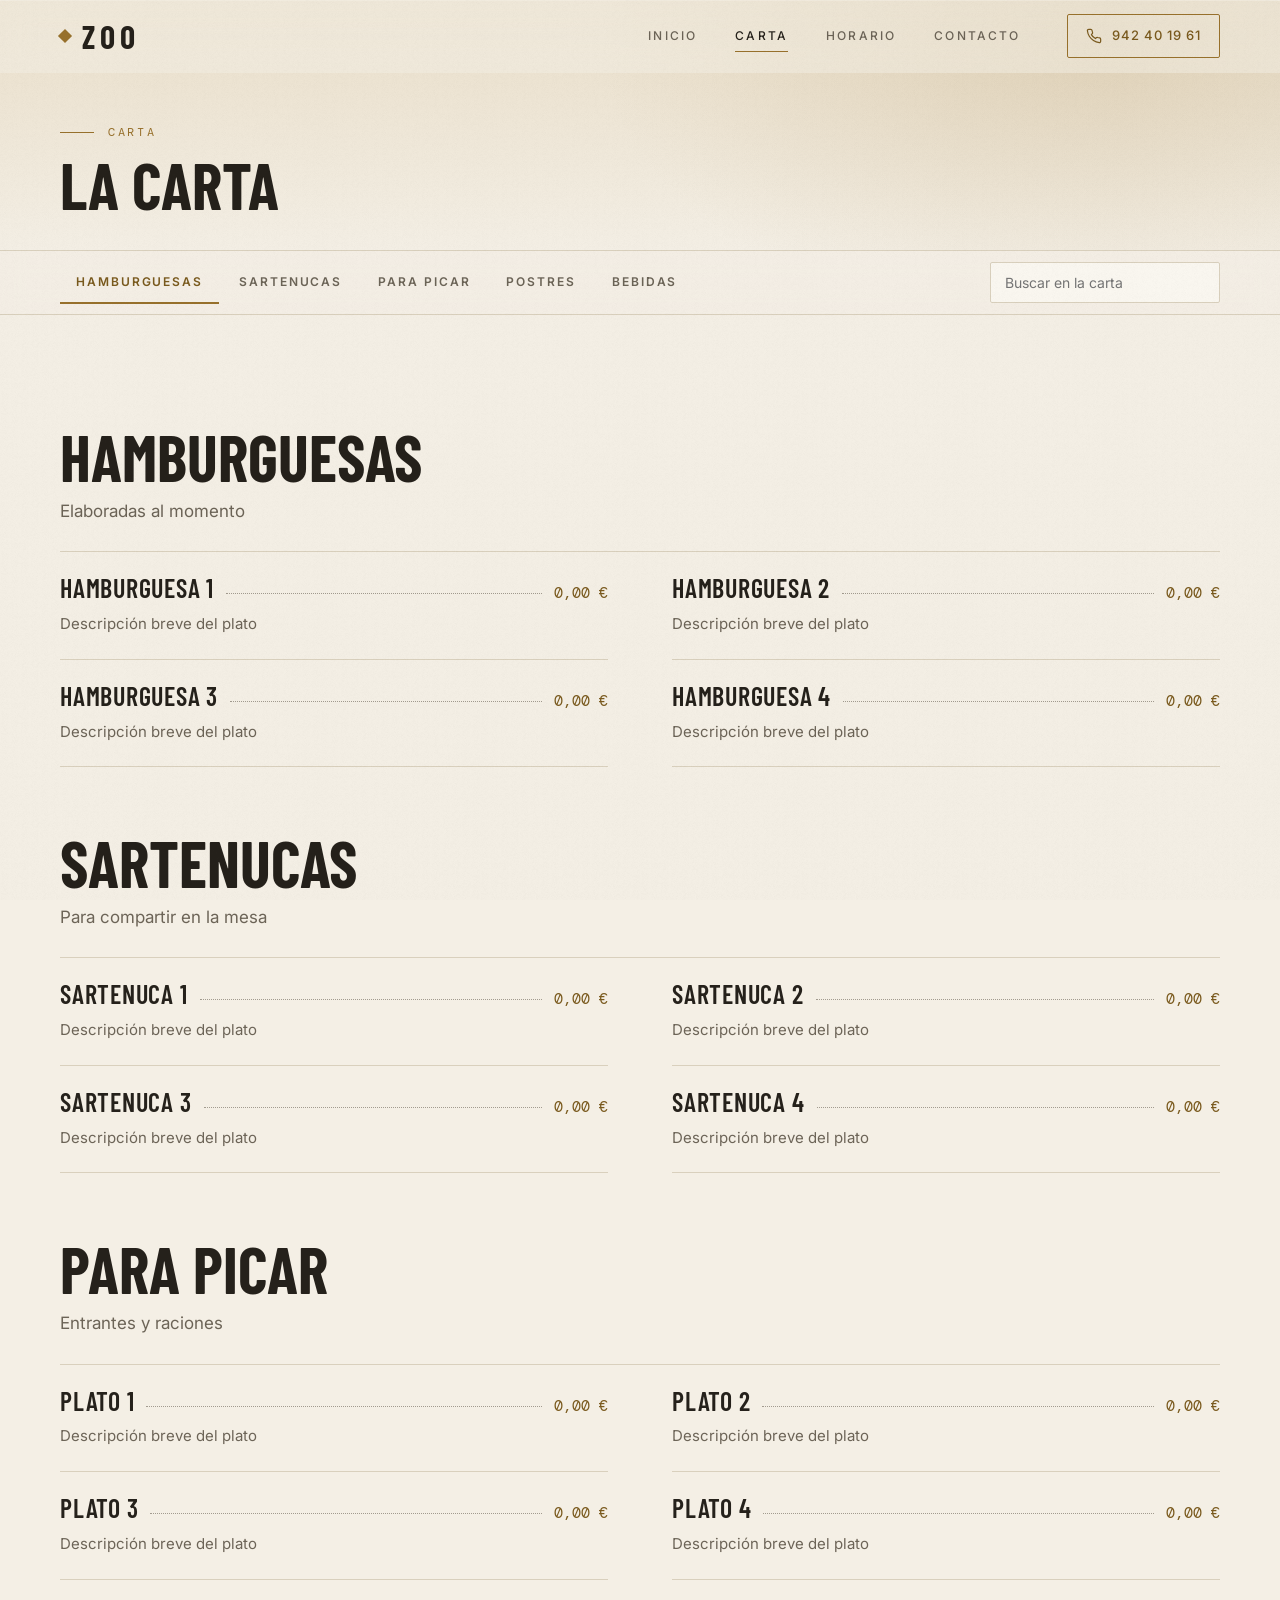
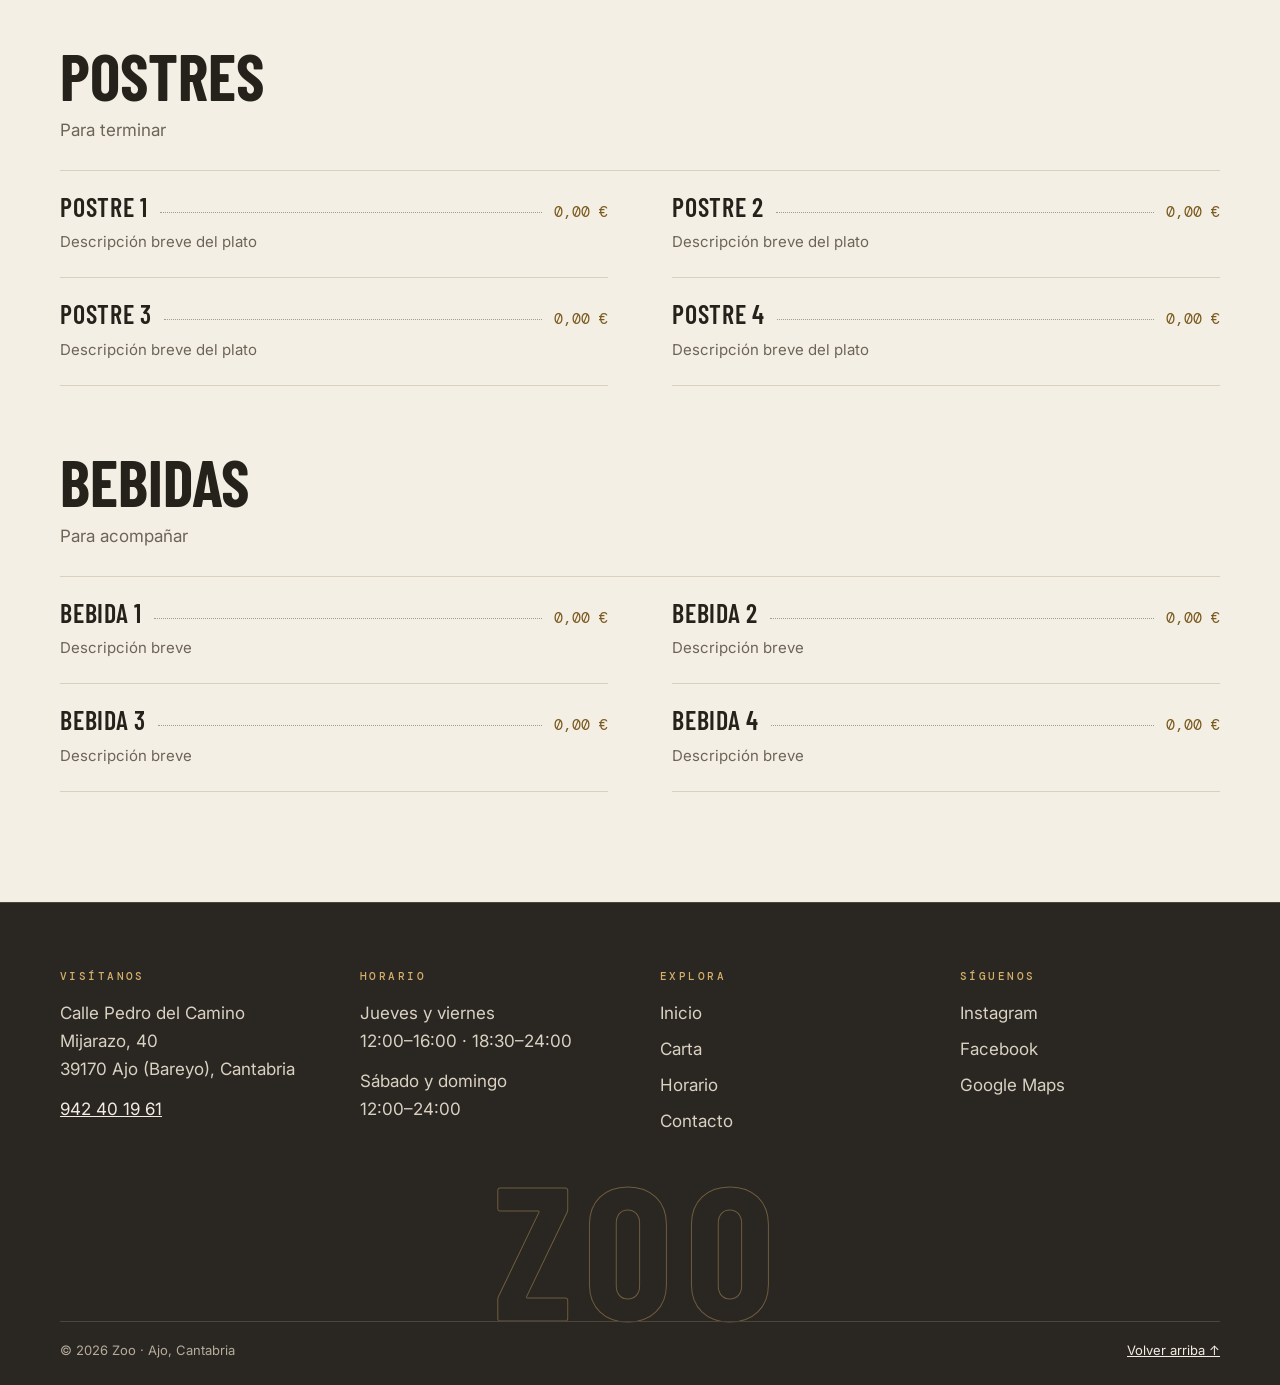
==== carta.html @ 669e6e92 "Paleta clara, hamburguesa 3D estilizada con vista de capas, pagina de carta prototipo y cabecera de " ====
<!doctype html>
<html lang="es"><head><meta charset="utf-8"><meta name="viewport" content="width=device-width,initial-scale=1">
<title>Carta · Zoo Ajo</title><meta name="description" content="Carta de Zoo, hamburguesería en Ajo (Cantabria): hamburguesas, sartenucas, para picar, postres y bebidas."><meta name="robots" content="noindex, nofollow">
<meta property="og:type" content="website"><meta property="og:title" content="Carta · Zoo Ajo"><meta property="og:description" content="Carta de Zoo, hamburguesería en Ajo (Cantabria): hamburguesas, sartenucas, para picar, postres y bebidas.">
<meta name="theme-color" content="#f4efe5">
<link rel="icon" href="data:image/svg+xml,%3Csvg xmlns='http://www.w3.org/2000/svg' viewBox='0 0 32 32'%3E%3Crect width='32' height='32' rx='6' fill='%230d0c0a'/%3E%3Ctext x='16' y='23' font-family='Arial Narrow,Arial,sans-serif' font-weight='700' font-size='22' text-anchor='middle' fill='%23c9a45c'%3EZ%3C/text%3E%3C/svg%3E">
<link rel="preconnect" href="https://fonts.googleapis.com"><link rel="preconnect" href="https://fonts.gstatic.com" crossorigin>
<link href="https://fonts.googleapis.com/css2?family=Barlow+Condensed:wght@500;600;700&family=Inter:wght@400;500;600&family=DM+Mono:wght@400;500&display=swap" rel="stylesheet">
<link rel="stylesheet" href="styles.css?v=5">


</head><body>
<div class="progress" aria-hidden="true"></div>
<header class="bar" id="top"><div class="wrap bar-in"><a class="brand" href="index.html" aria-label="Zoo, inicio"><span class="mark"></span>ZOO</a>
<nav class="navlinks" aria-label="Navegación principal"><a href="index.html">Inicio</a><a href="carta.html" class="active" aria-current="page">Carta</a><a href="horario.html">Horario</a><a href="contacto.html">Contacto</a></nav>
<a class="bar-call" href="tel:+34942401961"><svg viewBox="0 0 24 24" fill="none" stroke="currentColor" stroke-width="1.8" stroke-linecap="round" stroke-linejoin="round" aria-hidden="true"><path d="M22 16.9v3a2 2 0 0 1-2.2 2 19.8 19.8 0 0 1-8.6-3.1 19.5 19.5 0 0 1-6-6A19.8 19.8 0 0 1 2.100 4.200 2 2 0 0 1 4.100 2h3a2 2 0 0 1 2 1.700c.1 1 .4 1.900.7 2.800a2 2 0 0 1-.5 2.100L8.100 9.900a16 16 0 0 0 6 6l1.300-1.300a2 2 0 0 1 2.100-.4c.9.3 1.800.6 2.800.7a2 2 0 0 1 1.700 2z"/></svg><span>942 40 19 61</span></a>
<button class="menu-toggle" aria-label="Abrir menú" aria-expanded="false"><i></i><i></i></button></div></header>
<main><section class="head-sec head-sm"><div class="wrap head-bar"><div><p class="kicker">Carta</p><h1 class="page-title">LA CARTA</h1></div></div></section><div class="menu-bar"><div class="wrap menu-bar-in"><nav class="menu-tabs" aria-label="Categorías de la carta"><a href="#c1" data-tab>Hamburguesas</a><a href="#c2" data-tab>Sartenucas</a><a href="#c3" data-tab>Para picar</a><a href="#c4" data-tab>Postres</a><a href="#c5" data-tab>Bebidas</a></nav><label class="menu-search"><input type="search" placeholder="Buscar en la carta" data-menu-filter aria-label="Buscar en la carta"></label></div></div>
<section class="section-tight"><div class="wrap"><section class="menu-cat" id="c1" data-cat><h2>Hamburguesas</h2><p class="sub">Elaboradas al momento</p><ul class="dishes"><li class="dish"><div class="dish-top"><h3>Hamburguesa 1</h3><i></i><span class="price">0,00 €</span></div><p>Descripción breve del plato</p></li><li class="dish"><div class="dish-top"><h3>Hamburguesa 2</h3><i></i><span class="price">0,00 €</span></div><p>Descripción breve del plato</p></li><li class="dish"><div class="dish-top"><h3>Hamburguesa 3</h3><i></i><span class="price">0,00 €</span></div><p>Descripción breve del plato</p></li><li class="dish"><div class="dish-top"><h3>Hamburguesa 4</h3><i></i><span class="price">0,00 €</span></div><p>Descripción breve del plato</p></li></ul></section><section class="menu-cat" id="c2" data-cat><h2>Sartenucas</h2><p class="sub">Para compartir en la mesa</p><ul class="dishes"><li class="dish"><div class="dish-top"><h3>Sartenuca 1</h3><i></i><span class="price">0,00 €</span></div><p>Descripción breve del plato</p></li><li class="dish"><div class="dish-top"><h3>Sartenuca 2</h3><i></i><span class="price">0,00 €</span></div><p>Descripción breve del plato</p></li><li class="dish"><div class="dish-top"><h3>Sartenuca 3</h3><i></i><span class="price">0,00 €</span></div><p>Descripción breve del plato</p></li><li class="dish"><div class="dish-top"><h3>Sartenuca 4</h3><i></i><span class="price">0,00 €</span></div><p>Descripción breve del plato</p></li></ul></section><section class="menu-cat" id="c3" data-cat><h2>Para picar</h2><p class="sub">Entrantes y raciones</p><ul class="dishes"><li class="dish"><div class="dish-top"><h3>Plato 1</h3><i></i><span class="price">0,00 €</span></div><p>Descripción breve del plato</p></li><li class="dish"><div class="dish-top"><h3>Plato 2</h3><i></i><span class="price">0,00 €</span></div><p>Descripción breve del plato</p></li><li class="dish"><div class="dish-top"><h3>Plato 3</h3><i></i><span class="price">0,00 €</span></div><p>Descripción breve del plato</p></li><li class="dish"><div class="dish-top"><h3>Plato 4</h3><i></i><span class="price">0,00 €</span></div><p>Descripción breve del plato</p></li></ul></section><section class="menu-cat" id="c4" data-cat><h2>Postres</h2><p class="sub">Para terminar</p><ul class="dishes"><li class="dish"><div class="dish-top"><h3>Postre 1</h3><i></i><span class="price">0,00 €</span></div><p>Descripción breve del plato</p></li><li class="dish"><div class="dish-top"><h3>Postre 2</h3><i></i><span class="price">0,00 €</span></div><p>Descripción breve del plato</p></li><li class="dish"><div class="dish-top"><h3>Postre 3</h3><i></i><span class="price">0,00 €</span></div><p>Descripción breve del plato</p></li><li class="dish"><div class="dish-top"><h3>Postre 4</h3><i></i><span class="price">0,00 €</span></div><p>Descripción breve del plato</p></li></ul></section><section class="menu-cat" id="c5" data-cat><h2>Bebidas</h2><p class="sub">Para acompañar</p><ul class="dishes"><li class="dish"><div class="dish-top"><h3>Bebida 1</h3><i></i><span class="price">0,00 €</span></div><p>Descripción breve</p></li><li class="dish"><div class="dish-top"><h3>Bebida 2</h3><i></i><span class="price">0,00 €</span></div><p>Descripción breve</p></li><li class="dish"><div class="dish-top"><h3>Bebida 3</h3><i></i><span class="price">0,00 €</span></div><p>Descripción breve</p></li><li class="dish"><div class="dish-top"><h3>Bebida 4</h3><i></i><span class="price">0,00 €</span></div><p>Descripción breve</p></li></ul></section><p class="menu-empty" data-menu-empty>No hay platos que coincidan con tu búsqueda.</p></div></section></main>
<footer class="footer dark"><div class="wrap footer-top">
<div><h4>Visítanos</h4><p>Calle Pedro del Camino Mijarazo, 40<br>39170 Ajo (Bareyo), Cantabria</p><p><a href="tel:+34942401961">942 40 19 61</a></p></div>
<div><h4>Horario</h4><p>Jueves y viernes<br>12:00–16:00 · 18:30–24:00</p><p>Sábado y domingo<br>12:00–24:00</p></div>
<div><h4>Explora</h4><div class="footer-links"><a href="index.html">Inicio</a><a href="carta.html">Carta</a><a href="horario.html">Horario</a><a href="contacto.html">Contacto</a></div></div>
<div><h4>Síguenos</h4><div class="footer-links"><a href="#" data-social>Instagram</a><a href="#" data-social>Facebook</a><a href="https://maps.google.com/?cid=13415210759861047457" target="_blank" rel="noopener">Google Maps</a></div></div>
</div><div class="giant" aria-hidden="true">ZOO</div>
<div class="wrap footer-bottom"><span>© 2026 Zoo · Ajo, Cantabria</span><a href="#top">Volver arriba ↑</a></div></footer>
<div class="dock"><a class="btn btn-gold" href="tel:+34942401961">Llamar</a><a class="btn btn-ghost" href="contacto.html#como-llegar">Cómo llegar</a></div>
<script src="script.js?v=5"></script></body></html>
---- styles.css ----
/* Zoo · hueso, carbón cálido y latón */
:root{--ink:#f4efe5;--coal:#ebe4d5;--coal2:#faf7f0;--line:#d9d0bd;--bone:#25211b;--soft:#4a4338;--mute:#6c6457;--gold:#98712c;--gold2:#7a5a1e;--on-gold:#fffaf0;--ember:#b4401f;--ok:#2f8a5c;
--display:'Barlow Condensed','Arial Narrow',sans-serif;--body:'Inter',system-ui,sans-serif;--mono:'DM Mono',ui-monospace,monospace}
.dark{--ink:#2a2622;--coal:#332f2a;--coal2:#3b3630;--line:#4b453c;--bone:#f2ece1;--soft:#d9d1c2;--mute:#b5ac9b;--gold:#d4af6a;--gold2:#e8cc92;--on-gold:#1d1a15;--ember:#e0673f;--ok:#5bbf8a;background:var(--ink);color:var(--bone)}
*{box-sizing:border-box}html{scroll-behavior:smooth;overflow-x:clip}
body{margin:0;background:var(--ink);color:var(--bone);font-family:var(--body);font-size:17px;line-height:1.65;font-weight:400;overflow-x:clip;-webkit-font-smoothing:antialiased}
body:before{content:'';position:fixed;inset:0;z-index:100;pointer-events:none;opacity:.045;background:url("data:image/svg+xml,%3Csvg xmlns='http://www.w3.org/2000/svg' width='160' height='160'%3E%3Cfilter id='n'%3E%3CfeTurbulence baseFrequency='.9' numOctaves='2' stitchTiles='stitch'/%3E%3CfeColorMatrix values='0 0 0 0 0 0 0 0 0 0 0 0 0 0 0 0 0 0 .6 0'/%3E%3C/filter%3E%3Crect width='100%25' height='100%25' filter='url(%23n)'/%3E%3C/svg%3E")}
a{color:inherit}img,svg{max-width:100%}.wrap{width:min(1160px,calc(100% - 48px));margin-inline:auto}
:focus-visible{outline:2px solid var(--gold);outline-offset:3px}[id]{scroll-margin-top:90px}main{overflow-x:clip}
h1,h2,h3{margin:0;font-weight:600}h1,h2,h3,.zoo-word,.giant,.brand{font-family:var(--display)}
.big-h{font-size:clamp(46px,7vw,96px);line-height:.92;text-transform:uppercase;letter-spacing:.01em;font-weight:700;margin-bottom:36px}p{margin:0 0 16px}
.kicker{font-family:var(--mono);font-size:12px;text-transform:uppercase;letter-spacing:.22em;margin:0 0 20px;color:var(--gold);display:flex;align-items:center;gap:14px}
.kicker:before{content:'';width:34px;height:1px;background:var(--gold)}
.lead{font-size:19px;max-width:500px;color:var(--soft)}
.progress{position:fixed;top:0;left:0;right:0;height:2px;z-index:120;transform-origin:left;transform:scaleX(0);background:linear-gradient(90deg,var(--gold),var(--ember))}
/* barra superior */
.bar{position:sticky;top:0;z-index:50;background:rgba(244,239,229,.5);backdrop-filter:blur(14px);-webkit-backdrop-filter:blur(14px);border-bottom:1px solid transparent;transition:background .3s,border-color .3s}
.bar.scrolled{background:rgba(244,239,229,.92);border-color:var(--line)}
.bar-in{display:flex;align-items:center;gap:30px;height:72px}
.brand{display:flex;align-items:center;gap:12px;text-decoration:none;font-weight:700;font-size:32px;letter-spacing:.16em;margin-right:auto}
.brand .mark{width:10px;height:10px;background:var(--gold);transform:rotate(45deg)}
.navlinks{display:flex;gap:6px}.navlinks a{position:relative;text-decoration:none;font-size:12px;font-weight:500;text-transform:uppercase;letter-spacing:.18em;color:var(--mute);padding:10px 16px;transition:color .2s}
.navlinks a:after{content:'';position:absolute;left:16px;right:16px;bottom:4px;height:1px;background:var(--gold);transform:scaleX(0);transition:transform .3s}
.navlinks a:hover,.navlinks a.active{color:var(--bone)}.navlinks a:hover:after,.navlinks a.active:after{transform:scaleX(1)}
.bar-call{display:flex;align-items:center;gap:10px;border:1px solid var(--gold);color:var(--gold2);text-decoration:none;font-size:13px;font-weight:500;letter-spacing:.08em;padding:10px 18px;border-radius:2px;transition:background .25s,color .25s}
.bar-call:hover{background:var(--gold);color:var(--on-gold)}.bar-call svg{width:16px;height:16px}
.menu-toggle{display:none;width:44px;height:44px;border:1px solid var(--line);background:transparent;cursor:pointer;position:relative;border-radius:2px}
.menu-toggle i{position:absolute;left:12px;right:12px;height:1px;background:var(--bone);transition:transform .25s}.menu-toggle i:first-child{top:18px}.menu-toggle i:last-child{top:25px}
.menu-toggle[aria-expanded=true] i:first-child{transform:translateY(3.5px) rotate(45deg)}.menu-toggle[aria-expanded=true] i:last-child{transform:translateY(-3.5px) rotate(-45deg)}
/* botones */
.btn{display:inline-flex;align-items:center;justify-content:center;padding:15px 28px;border:1px solid var(--gold);border-radius:2px;font-family:var(--body);font-weight:600;font-size:12px;letter-spacing:.18em;text-transform:uppercase;text-decoration:none;background:transparent;color:var(--bone);cursor:pointer;transition:transform .2s,background .25s,color .25s,border-color .25s,box-shadow .25s}
.btn:hover{transform:translateY(-2px)}.btn:active{transform:translateY(0)}
.btn-gold{background:var(--gold);color:var(--on-gold)}.btn-gold:hover{background:var(--gold2);box-shadow:0 10px 26px -10px rgba(122,90,30,.6)}
.btn-ghost{border-color:var(--line)}.btn-ghost:hover{border-color:var(--gold);color:var(--gold2)}
.actions{display:flex;flex-wrap:wrap;gap:12px;margin-top:30px}
.chip{display:inline-flex;align-items:center;gap:10px;margin:6px 0 0;padding:8px 14px;border:1px solid var(--line);border-radius:999px;background:var(--coal2);font-family:var(--mono);font-size:12px;letter-spacing:.06em;color:var(--bone)}
.chip:before{content:'';width:8px;height:8px;border-radius:50%;background:var(--mute)}
.chip.is-open:before{background:var(--ok);box-shadow:0 0 0 0 rgba(47,138,92,.6);animation:pulse 2.2s infinite}.chip.is-closed:before{background:var(--ember)}
@keyframes pulse{70%{box-shadow:0 0 0 9px rgba(91,191,138,0)}100%{box-shadow:0 0 0 0 rgba(91,191,138,0)}}
/* portada */
.hero{position:relative;overflow:hidden;isolation:isolate;margin-top:-72px;padding:128px 0 0}
.hero:before{content:'';position:absolute;inset:0;z-index:-1;background:radial-gradient(520px 420px at var(--mx,72%) var(--my,46%),rgba(152,113,44,.18),transparent 70%),radial-gradient(900px 600px at 82% 38%,rgba(180,64,31,.07),transparent 70%),linear-gradient(180deg,#eadfca,var(--ink) 88%)}
.hero-grid{display:grid;grid-template-columns:1.05fr .95fr;gap:20px;align-items:center}
.zoo-word{display:flex;gap:.02em;margin:0 0 22px;line-height:.78;font-weight:700;letter-spacing:.02em}
.zl{font-size:clamp(130px,21vw,270px);display:inline-block;background:linear-gradient(180deg,var(--bone) 30%,var(--gold));-webkit-background-clip:text;background-clip:text;color:transparent;animation:rise 1.1s cubic-bezier(.2,.8,.2,1) both}
.zl2{animation-delay:.12s}.zl3{animation-delay:.24s}
@keyframes rise{from{opacity:0;transform:translateY(40%)}to{opacity:1;transform:none}}
.hero-art{position:relative;justify-self:center;width:min(500px,100%)}
.burger{width:100%;height:auto;overflow:visible}
.badge{position:absolute;right:0;top:4%;width:130px;height:130px;display:grid;place-items:center;z-index:2}
.badge svg{position:absolute;inset:0;animation:spin 40s linear infinite}.badge b{font-family:var(--display);font-weight:600;font-size:34px;color:var(--gold);position:relative}
@keyframes spin{to{transform:rotate(360deg)}}
.b3d{display:block;width:100%;aspect-ratio:1/1;touch-action:pan-y;cursor:grab;position:relative;z-index:1;opacity:0;transition:opacity .8s}
.hero-art.has3d .b3d{opacity:1}.b3d-fallback{position:absolute;inset:8% 6% 6%;display:grid;place-items:center}.hero-art.has3d .b3d-fallback{display:none}
.b3d-hint{position:absolute;left:0;right:0;bottom:-4px;margin:0;text-align:center;font-family:var(--mono);font-size:11px;letter-spacing:.16em;text-transform:uppercase;color:var(--mute);pointer-events:none}
.b3d-hint .h-m{display:none}@media(hover:none){.b3d-hint .h-d{display:none}.b3d-hint .h-m{display:inline}}
.facts{display:grid;grid-template-columns:repeat(3,1fr);border-top:1px solid var(--line);margin-top:46px}
.facts>div{padding:26px 28px 30px 0}.facts>div+div{padding-left:28px;border-left:1px solid var(--line)}
.facts span{display:block;font-family:var(--mono);font-size:11px;letter-spacing:.22em;text-transform:uppercase;color:var(--gold);margin-bottom:8px}
.facts p{margin:0;font-size:16px;color:var(--soft)}.facts a{text-decoration:none;font-family:var(--display);font-size:28px;font-weight:600;letter-spacing:.04em;color:var(--bone)}.facts a:hover{color:var(--gold2)}
/* cinta */
.ribbon{border-block:1px solid var(--line);overflow:hidden}
.ribbon-track{display:flex;align-items:center;gap:34px;width:max-content;padding:18px 0;font-family:var(--display);font-size:20px;font-weight:500;letter-spacing:.32em;text-transform:uppercase;color:var(--mute);animation:slide 40s linear infinite}
.ribbon-track b{width:6px;height:6px;background:var(--gold);transform:rotate(45deg)}@keyframes slide{to{transform:translateX(-50%)}}
.section{padding:110px 0}
/* por qué */
.why-grid{display:grid;grid-template-columns:.9fr 1.1fr;gap:70px;align-items:start}.why-head{position:sticky;top:110px}
.list{list-style:none;margin:0;padding:0;border-bottom:1px solid var(--line)}
.item{position:relative;display:grid;grid-template-columns:64px 1fr;gap:10px;padding:34px 12px 34px 0;border-top:1px solid var(--line);transition:padding .35s,background .35s;background:radial-gradient(260px 160px at var(--mx,50%) var(--my,50%),rgba(152,113,44,0),transparent 70%)}
.item:hover{padding-left:16px;background:radial-gradient(300px 180px at var(--mx,50%) var(--my,50%),rgba(152,113,44,.12),transparent 70%)}
.n{font-family:var(--mono);font-size:13px;color:var(--gold);padding-top:10px}
.item h3{font-size:clamp(28px,3.4vw,40px);text-transform:uppercase;letter-spacing:.03em;line-height:1.05;margin-bottom:8px}.item p{margin:0;color:var(--mute);max-width:430px}
/* estado */
.open-sec{border-bottom:1px solid var(--line)}.open-grid{display:grid;grid-template-columns:1fr 1fr;gap:70px;align-items:center}
.status{border:1px solid var(--line);background:var(--coal);padding:38px;border-radius:2px;position:relative}
.status:before{content:'';position:absolute;left:-1px;top:-1px;width:56px;height:56px;border-top:1px solid var(--gold);border-left:1px solid var(--gold)}
.st-top{display:flex;align-items:center;gap:16px}.st-dot{width:12px;height:12px;border-radius:50%;background:var(--mute)}
.status strong{font-family:var(--display);font-weight:700;font-size:clamp(54px,7vw,84px);line-height:.9;text-transform:uppercase;letter-spacing:.02em}
.status.is-open .st-dot{background:var(--ok);animation:pulse 2.2s infinite}.status.is-closed .st-dot{background:var(--ember)}
.st-sub{margin:16px 0 4px;font-size:19px}.st-extra{margin:0;font-family:var(--mono);font-size:13px;letter-spacing:.08em;color:var(--gold2);min-height:20px}
.st-meta{display:grid;grid-template-columns:1fr 1fr;gap:24px;margin:28px 0 0;padding-top:24px;border-top:1px solid var(--line)}.st-meta div{min-width:0}
.st-meta dt{font-family:var(--mono);font-size:11px;letter-spacing:.2em;text-transform:uppercase;color:var(--gold);margin-bottom:6px}.st-meta dd{margin:0;color:var(--soft);font-size:15px}
/* cabeceras */
.head-sec{position:relative;margin-top:-72px;padding:150px 0 70px;border-bottom:1px solid var(--line);background:radial-gradient(700px 400px at 85% 20%,rgba(152,113,44,.14),transparent 70%),linear-gradient(180deg,#eadfca,var(--ink))}
.head-grid{display:grid;grid-template-columns:1.1fr .9fr;gap:50px;align-items:center}
.page-title{font-size:clamp(60px,10.5vw,138px);line-height:.88;text-transform:uppercase;font-weight:700;margin-bottom:18px}
.head-sm{padding:122px 0 34px}.head-sm .page-title{font-size:clamp(38px,5vw,64px);margin-bottom:0;line-height:.95}.head-sm .kicker{margin-bottom:12px}
.head-bar{display:flex;align-items:flex-end;justify-content:space-between;gap:24px;flex-wrap:wrap}
.social{list-style:none;margin:0;padding:0;display:flex;gap:10px;flex-wrap:wrap}
.social a{display:inline-flex;align-items:center;gap:10px;padding:11px 18px;border:1px solid var(--line);border-radius:2px;text-decoration:none;font-size:12px;font-weight:600;letter-spacing:.16em;text-transform:uppercase;background:var(--coal2);transition:border-color .25s,color .25s,transform .2s}
.social a:hover{border-color:var(--gold);color:var(--gold2);transform:translateY(-2px)}.social svg{width:18px;height:18px}
/* línea de tiempo */
.tl{background:var(--coal2);border:1px solid var(--line);padding:26px 28px;border-radius:2px}
.tl-scale,.tl-row{display:grid;grid-template-columns:110px 1fr 230px;gap:14px;align-items:center}.tl-scale>div{display:flex;justify-content:space-between;font-family:var(--mono);font-size:11px;color:var(--mute);margin-bottom:6px}
.tl-row{padding:11px 0;border-top:1px solid var(--line)}.tl-day{font-weight:500}.tl-row.is-today .tl-day:after{content:'HOY';font-family:var(--mono);font-size:10px;letter-spacing:.1em;background:var(--gold);color:var(--on-gold);border-radius:2px;padding:2px 7px;margin-left:10px;vertical-align:2px}
.tl-track{position:relative;height:26px;background:var(--coal);border-radius:2px;border:1px solid var(--line);overflow:hidden}
.tl-seg{position:absolute;top:0;bottom:0;background:linear-gradient(180deg,#b88a3c,var(--gold));transform-origin:left;animation:grow 1s cubic-bezier(.2,.8,.2,1) both}
@keyframes grow{from{transform:scaleX(0)}}
.tl-now{position:absolute;top:-2px;bottom:-2px;width:2px;background:var(--ember);z-index:2;box-shadow:0 0 10px var(--ember)}
.tl-txt{font-family:var(--mono);font-size:12px;text-align:right;white-space:nowrap;color:var(--soft)}.tl-row.is-closed .tl-txt{color:var(--mute)}
.tl-note{margin:22px 0 0;font-size:15px;color:var(--mute)}
/* carta */
.menu-bar{position:sticky;top:72px;z-index:40;background:rgba(244,239,229,.94);backdrop-filter:blur(12px);-webkit-backdrop-filter:blur(12px);border-bottom:1px solid var(--line)}
.menu-bar-in{display:flex;align-items:center;gap:20px;justify-content:space-between;padding:10px 0}
.menu-tabs{display:flex;gap:4px;overflow-x:auto;scrollbar-width:none}.menu-tabs::-webkit-scrollbar{display:none}
.menu-tabs a{white-space:nowrap;text-decoration:none;font-size:12px;font-weight:600;letter-spacing:.16em;text-transform:uppercase;color:var(--mute);padding:11px 16px;border-bottom:2px solid transparent;transition:color .2s,border-color .2s}
.menu-tabs a:hover{color:var(--bone)}.menu-tabs a.on{color:var(--gold2);border-color:var(--gold)}
.menu-search input{width:230px;max-width:100%;padding:11px 14px;border:1px solid var(--line);border-radius:2px;background:var(--coal2);color:var(--bone);font:400 14px var(--body)}
.menu-search input:focus{outline:2px solid var(--gold);outline-offset:1px}
.menu-cat{padding:54px 0 10px;scroll-margin-top:150px}.menu-cat h2{font-size:clamp(40px,5vw,64px);text-transform:uppercase;font-weight:700;line-height:1;margin-bottom:8px}
.menu-cat .sub{color:var(--mute);margin-bottom:26px}
.dishes{list-style:none;margin:0;padding:0;display:grid;grid-template-columns:1fr 1fr;gap:0 64px;border-top:1px solid var(--line)}
.dish{padding:22px 0;border-bottom:1px solid var(--line)}.dish-top{display:flex;align-items:baseline;gap:12px}
.dish h3{font-size:26px;text-transform:uppercase;letter-spacing:.03em;line-height:1.1}.dish-top i{flex:1;border-bottom:1px dotted var(--mute);transform:translateY(-4px);opacity:.6}
.price{font-family:var(--mono);font-size:15px;color:var(--gold2);white-space:nowrap}.dish p{margin:6px 0 0;color:var(--mute);font-size:15px}
.menu-empty{display:none;padding:60px 0;text-align:center;color:var(--mute)}.menu-empty.show{display:block}
/* contacto */
.section-tight{padding:56px 0 100px}
.contact-grid{display:grid;grid-template-columns:.9fr 1.1fr;gap:40px;align-items:stretch}
.info-card{background:var(--coal2);border:1px solid var(--line);padding:36px;border-radius:2px;position:relative}
.info-card:before{content:'';position:absolute;left:-1px;top:-1px;width:56px;height:56px;border-top:1px solid var(--gold);border-left:1px solid var(--gold)}
.info-card h3{font-family:var(--mono);font-size:11px;font-weight:500;text-transform:uppercase;letter-spacing:.22em;color:var(--gold);margin:24px 0 8px}.info-card h3:first-child{margin-top:0}
address{font-style:normal;font-size:18px;line-height:1.5;margin:0}.info-card p{margin:0 0 6px;color:var(--soft)}
.big-link{font-family:var(--display);font-weight:600;font-size:46px;letter-spacing:.03em;text-decoration:none;line-height:1;color:var(--bone)}.big-link:hover{color:var(--gold2)}
.info-card .chip{margin-top:12px;background:var(--ink)}
.map-frame{min-height:520px;border:1px solid var(--line);border-radius:2px;overflow:hidden;background:var(--coal)}
.map-frame iframe{display:block;width:100%;height:100%;min-height:520px;border:0}
/* opiniones */
.reviews-sec{background:var(--coal);border-top:1px solid var(--line)}
.review-card{max-width:760px;margin:0 auto;text-align:center;padding:30px 0}
.review-card .big-h{font-size:clamp(40px,6vw,76px)}.review-card p{color:var(--mute);max-width:480px;margin-inline:auto}.review-card .actions{justify-content:center}
.stars{display:flex;gap:8px;justify-content:center;margin-bottom:22px}.stars svg{width:26px;height:26px;fill:var(--gold);animation:twinkle 3s ease-in-out infinite}
.stars svg:nth-child(2){animation-delay:.2s}.stars svg:nth-child(3){animation-delay:.4s}.stars svg:nth-child(4){animation-delay:.6s}.stars svg:nth-child(5){animation-delay:.8s}
@keyframes twinkle{50%{opacity:.55;transform:scale(.88)}}
/* pie */
.footer{border-top:1px solid var(--line);padding:64px 0 0;overflow:hidden}
.footer-top{display:grid;grid-template-columns:repeat(4,1fr);gap:40px}.footer h4{font-family:var(--mono);font-size:11px;text-transform:uppercase;letter-spacing:.22em;color:var(--gold);margin:0 0 14px;font-weight:500}
.footer p{margin:0 0 12px;color:var(--soft)}.footer a{color:var(--bone)}.footer-links{display:grid;gap:8px}.footer-links a{text-decoration:none;color:var(--soft)}.footer-links a:hover{color:var(--gold2)}
.giant{font-size:clamp(90px,15vw,190px);font-weight:700;line-height:.8;text-align:center;color:transparent;-webkit-text-stroke:1px rgba(212,175,106,.4);margin-top:34px;letter-spacing:.06em;user-select:none;transition:color .5s}.giant:hover{color:rgba(212,175,106,.12)}
.footer-bottom{display:flex;justify-content:space-between;flex-wrap:wrap;gap:8px;padding:18px 0 24px;font-size:13px;color:var(--mute);border-top:1px solid var(--line);position:relative}
.dock{display:none}
.js .reveal{opacity:0;transform:translateY(26px);transition:opacity .8s,transform .8s cubic-bezier(.2,.8,.2,1)}.js .reveal.in{opacity:1;transform:none}
@media(max-width:900px){.hero-grid,.open-grid,.head-grid,.why-grid{grid-template-columns:1fr}.hero-art{margin-top:10px}.why-head{position:static}.why-grid,.open-grid{gap:40px}.footer-top{grid-template-columns:1fr 1fr}
.contact-grid{grid-template-columns:1fr;gap:30px}.map-frame,.map-frame iframe{min-height:360px}.dishes{grid-template-columns:1fr}.menu-search{display:none}
.tl-scale,.tl-row{grid-template-columns:78px 1fr}.tl-txt{grid-column:1/-1;text-align:left;white-space:normal}.tl-scale>span:last-child{display:none}.tl-row.is-today .tl-day:after{display:none}.facts{grid-template-columns:1fr}.facts>div,.facts>div+div{padding:20px 0;border-left:0}.facts>div+div{border-top:1px solid var(--line)}}
@media(max-width:720px){.navlinks{display:none;position:absolute;left:0;right:0;top:100%;flex-direction:column;background:rgba(244,239,229,.98);padding:12px 24px 20px;border-bottom:1px solid var(--line);gap:0}.navlinks.open{display:flex}.navlinks a{padding:16px 0;border-bottom:1px solid var(--line)}.navlinks a:after{display:none}
.bar-call span{display:none}.bar-call{padding:11px 13px}.menu-toggle{display:block}.bar-in{gap:12px}.section{padding:76px 0}.footer-top{grid-template-columns:1fr}.badge{width:96px;height:96px;top:0}.badge b{font-size:26px}
.dock{display:grid;grid-template-columns:1fr 1fr;gap:10px;position:fixed;left:0;right:0;bottom:0;z-index:60;padding:10px 16px calc(10px + env(safe-area-inset-bottom));background:rgba(244,239,229,.94);backdrop-filter:blur(12px);-webkit-backdrop-filter:blur(12px);border-top:1px solid var(--line)}.dock .btn{padding:14px 10px}body{padding-bottom:72px}
.status{padding:28px 22px}.info-card{padding:28px 22px}.big-link{font-size:40px}.tl{padding:20px 16px}.head-sm{padding-top:112px}.social a{padding:10px 14px}}
@media(prefers-reduced-motion:reduce){*,*:before,*:after{animation:none!important;transition:none!important}.js .reveal{opacity:1;transform:none}html{scroll-behavior:auto}}
.js .item.reveal{transition:opacity .8s,transform .8s cubic-bezier(.2,.8,.2,1),padding .35s,background .35s}
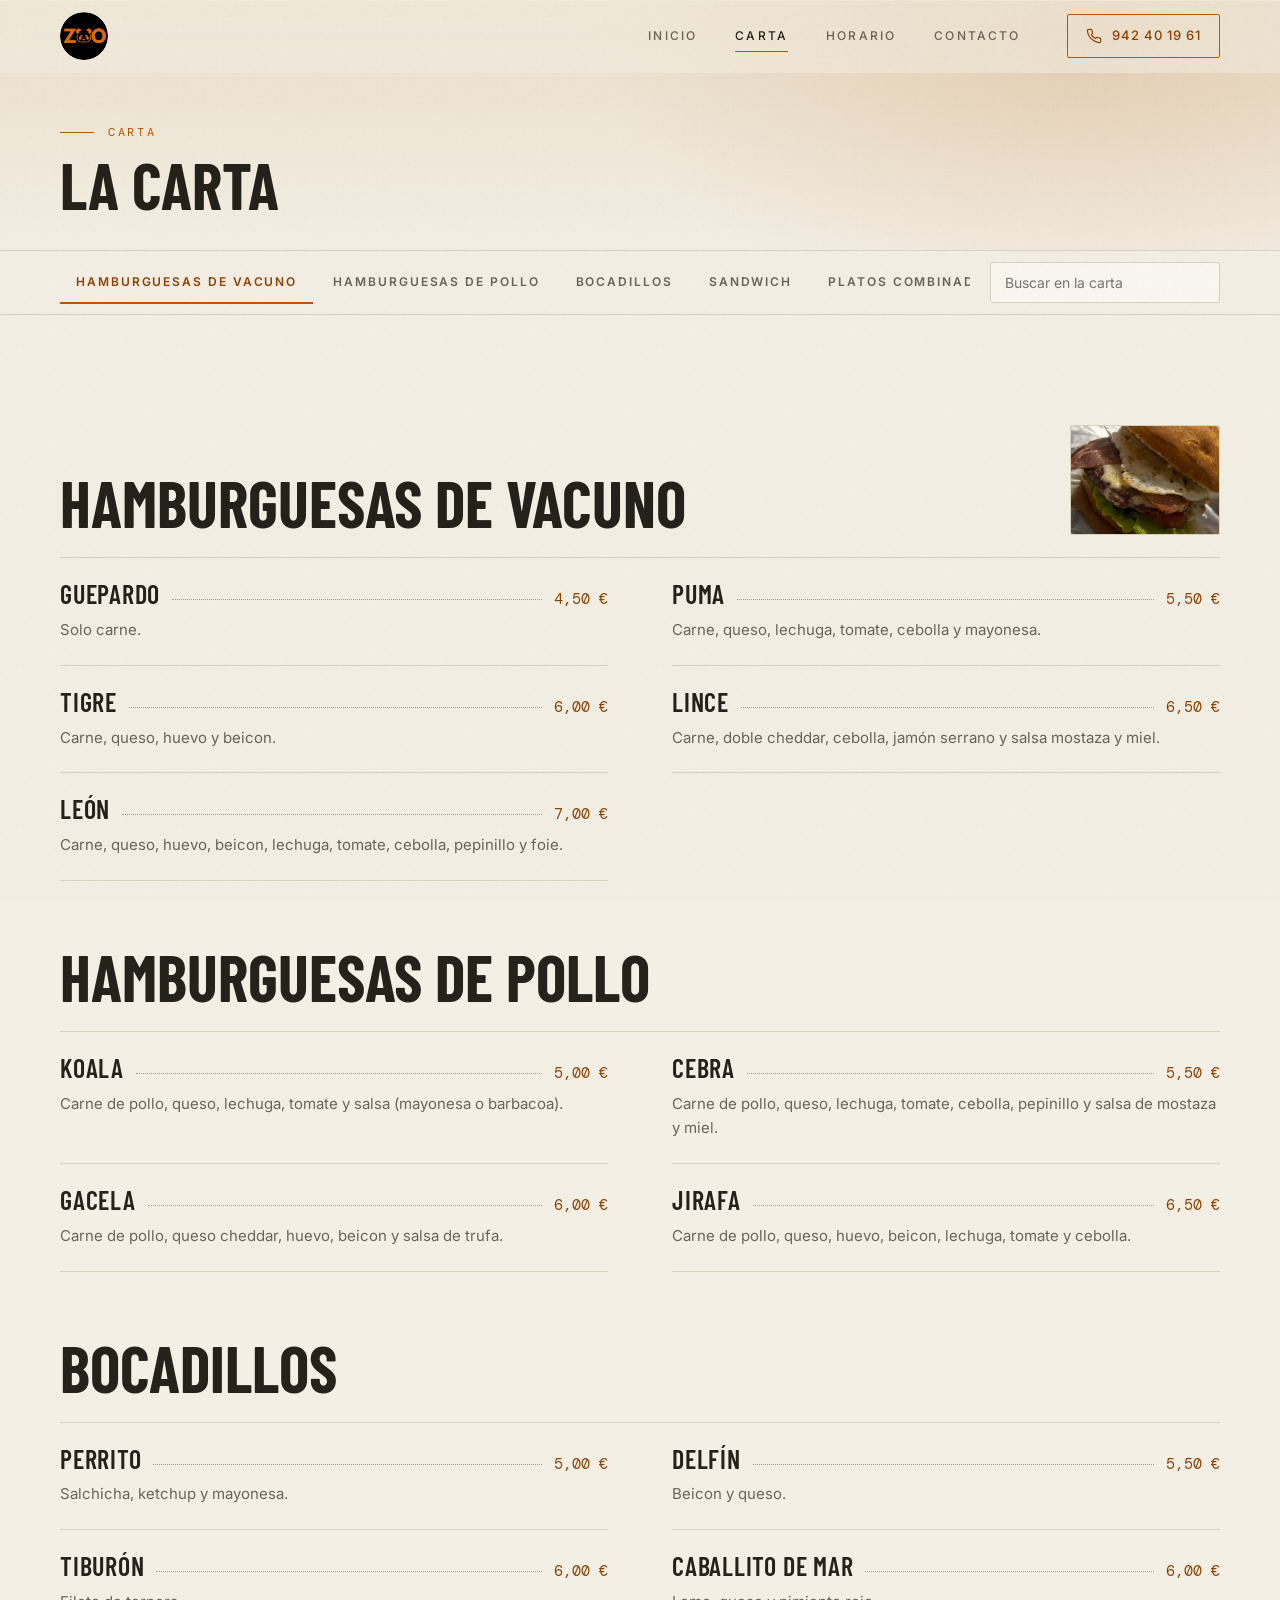
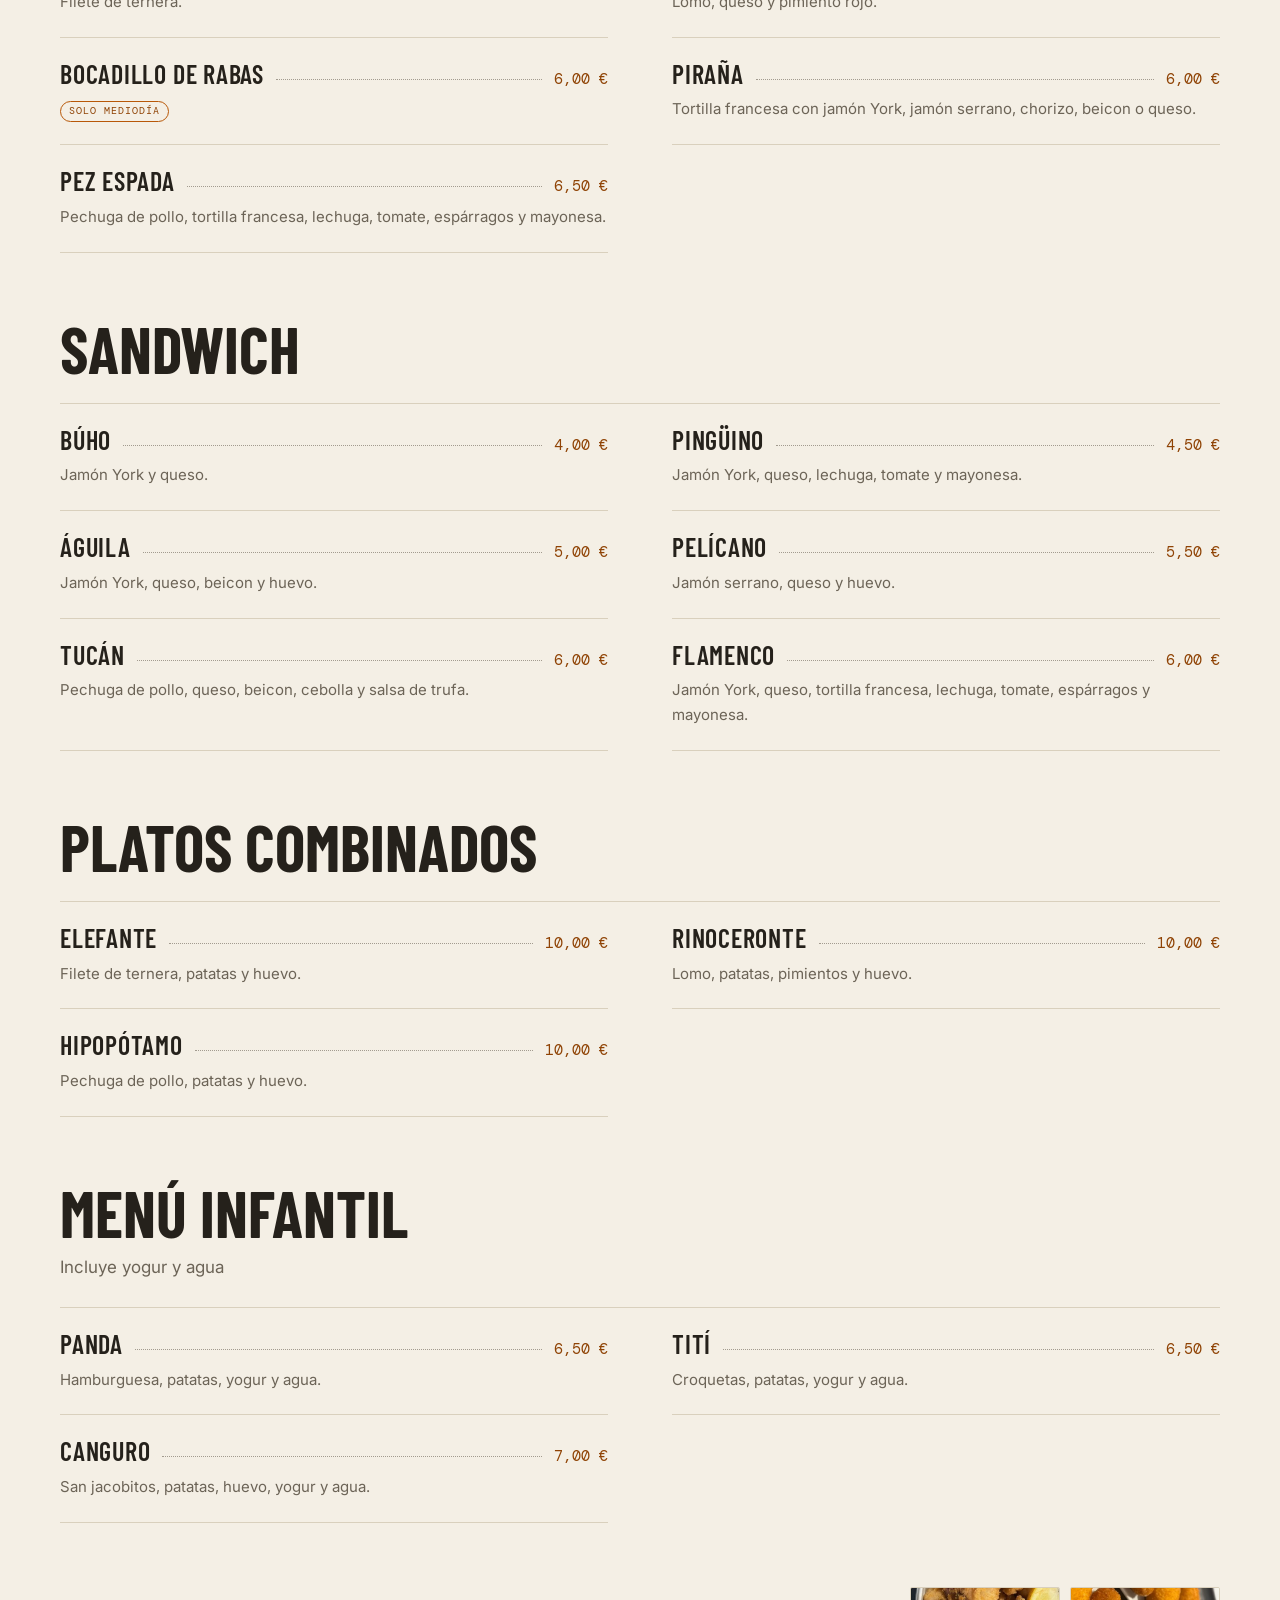
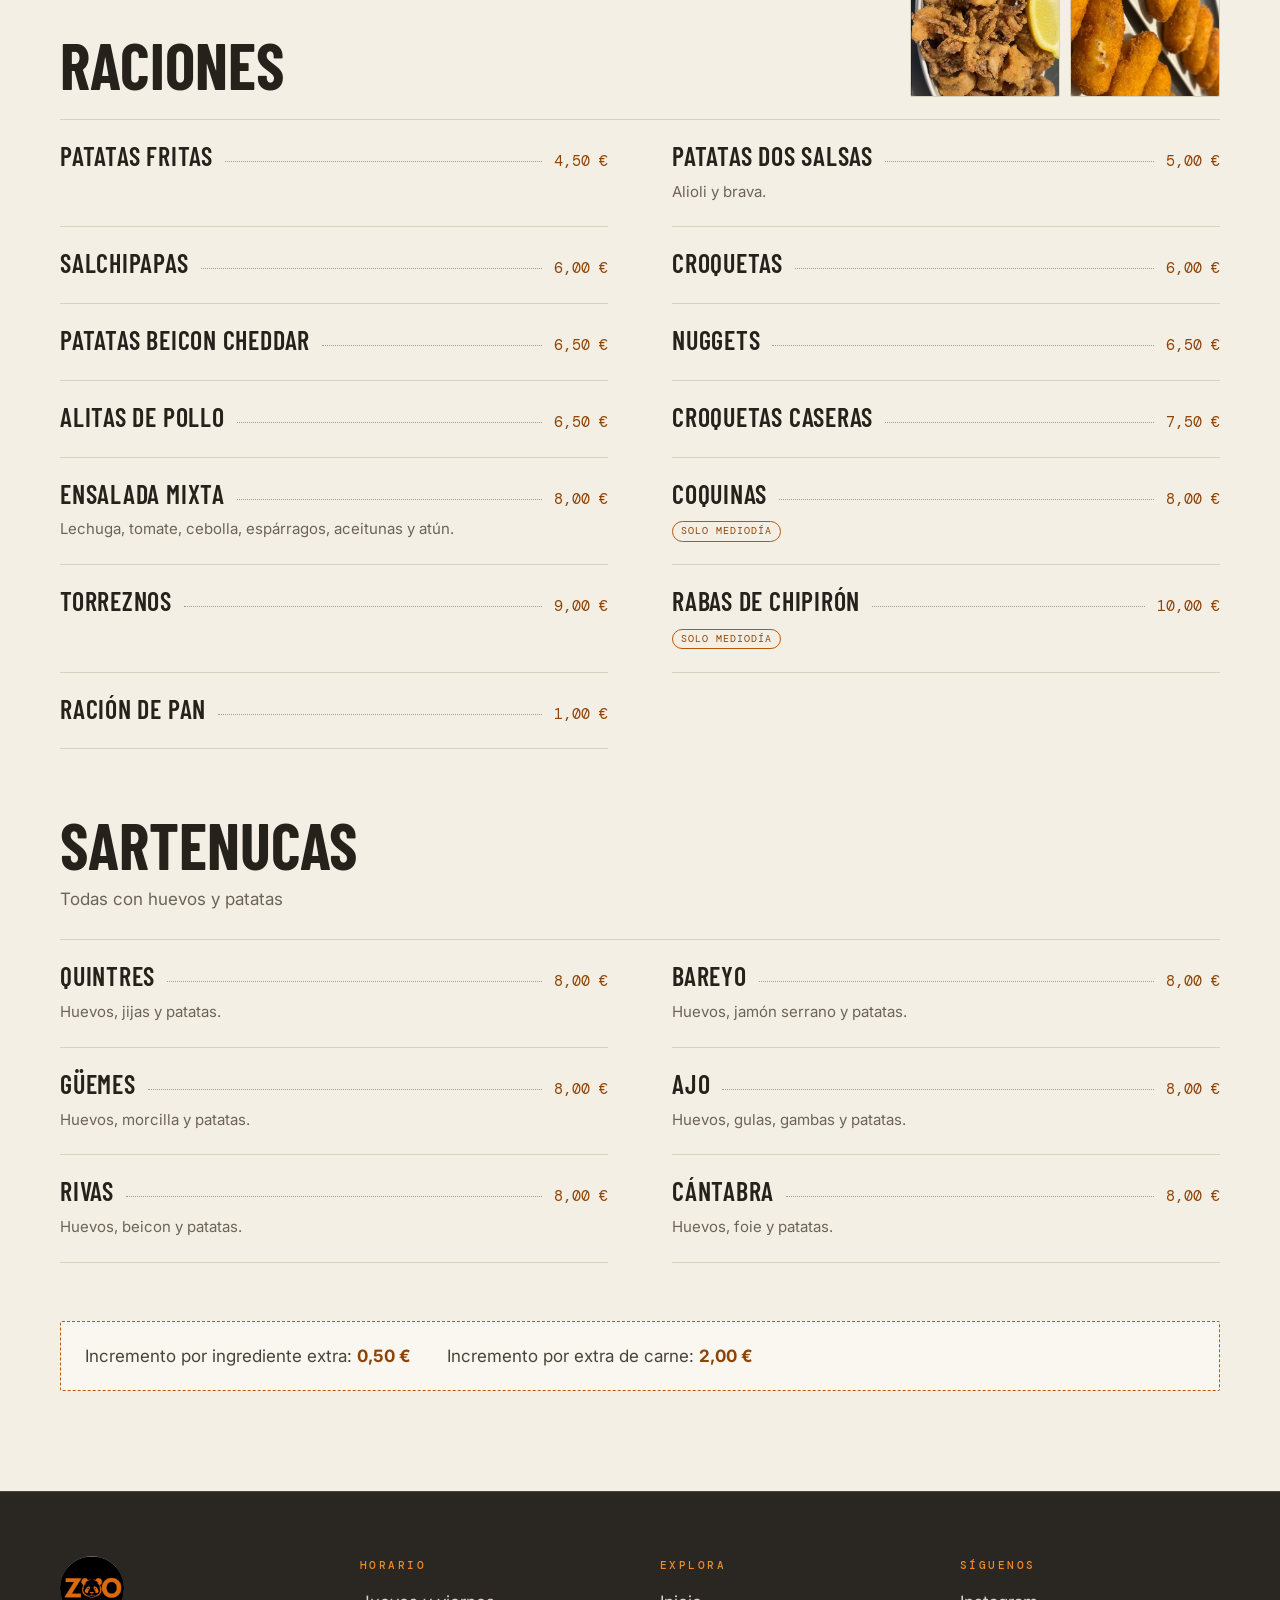
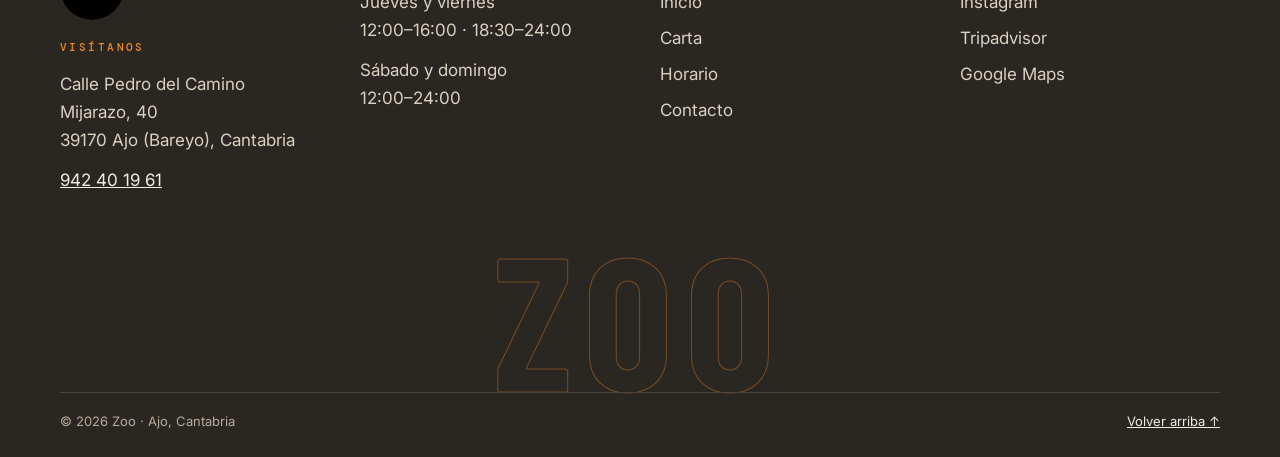
==== commit 31555aa2: "Logo y fotos reales, carta completa, enlaces de Instagram y Tripadvisor, naranja de marca Co-Authore" ====
--- a/carta.html
+++ b/carta.html
@@ -1,28 +1,29 @@
 <!doctype html>
 <html lang="es"><head><meta charset="utf-8"><meta name="viewport" content="width=device-width,initial-scale=1">
-<title>Carta · Zoo Ajo</title><meta name="description" content="Carta de Zoo, hamburguesería en Ajo (Cantabria): hamburguesas, sartenucas, para picar, postres y bebidas."><meta name="robots" content="noindex, nofollow">
-<meta property="og:type" content="website"><meta property="og:title" content="Carta · Zoo Ajo"><meta property="og:description" content="Carta de Zoo, hamburguesería en Ajo (Cantabria): hamburguesas, sartenucas, para picar, postres y bebidas.">
+<title>Carta · Zoo Ajo</title><meta name="description" content="Carta de Zoo, hamburguesería en Ajo (Cantabria): hamburguesas de vacuno y pollo, bocadillos, sandwich, platos combinados, menú infantil, raciones y sartenucas."><meta name="robots" content="noindex, nofollow">
+<meta property="og:type" content="website"><meta property="og:title" content="Carta · Zoo Ajo"><meta property="og:description" content="Carta de Zoo, hamburguesería en Ajo (Cantabria): hamburguesas de vacuno y pollo, bocadillos, sandwich, platos combinados, menú infantil, raciones y sartenucas.">
 <meta name="theme-color" content="#f4efe5">
-<link rel="icon" href="data:image/svg+xml,%3Csvg xmlns='http://www.w3.org/2000/svg' viewBox='0 0 32 32'%3E%3Crect width='32' height='32' rx='6' fill='%230d0c0a'/%3E%3Ctext x='16' y='23' font-family='Arial Narrow,Arial,sans-serif' font-weight='700' font-size='22' text-anchor='middle' fill='%23c9a45c'%3EZ%3C/text%3E%3C/svg%3E">
+<link rel="apple-touch-icon" href="img/logo.png">
+<link rel="icon" type="image/png" href="img/favicon.png">
 <link rel="preconnect" href="https://fonts.googleapis.com"><link rel="preconnect" href="https://fonts.gstatic.com" crossorigin>
 <link href="https://fonts.googleapis.com/css2?family=Barlow+Condensed:wght@500;600;700&family=Inter:wght@400;500;600&family=DM+Mono:wght@400;500&display=swap" rel="stylesheet">
-<link rel="stylesheet" href="styles.css?v=5">
+<link rel="stylesheet" href="styles.css?v=6">
 
 
 </head><body>
 <div class="progress" aria-hidden="true"></div>
-<header class="bar" id="top"><div class="wrap bar-in"><a class="brand" href="index.html" aria-label="Zoo, inicio"><span class="mark"></span>ZOO</a>
+<header class="bar" id="top"><div class="wrap bar-in"><a class="brand" href="index.html" aria-label="Zoo hamburguesería, inicio"><img src="img/logo.png" alt="Zoo hamburguesería" width="48" height="48"></a>
 <nav class="navlinks" aria-label="Navegación principal"><a href="index.html">Inicio</a><a href="carta.html" class="active" aria-current="page">Carta</a><a href="horario.html">Horario</a><a href="contacto.html">Contacto</a></nav>
 <a class="bar-call" href="tel:+34942401961"><svg viewBox="0 0 24 24" fill="none" stroke="currentColor" stroke-width="1.8" stroke-linecap="round" stroke-linejoin="round" aria-hidden="true"><path d="M22 16.9v3a2 2 0 0 1-2.2 2 19.8 19.8 0 0 1-8.6-3.1 19.5 19.5 0 0 1-6-6A19.8 19.8 0 0 1 2.100 4.200 2 2 0 0 1 4.100 2h3a2 2 0 0 1 2 1.700c.1 1 .4 1.900.7 2.800a2 2 0 0 1-.5 2.100L8.100 9.900a16 16 0 0 0 6 6l1.300-1.300a2 2 0 0 1 2.100-.4c.9.3 1.800.6 2.800.7a2 2 0 0 1 1.700 2z"/></svg><span>942 40 19 61</span></a>
 <button class="menu-toggle" aria-label="Abrir menú" aria-expanded="false"><i></i><i></i></button></div></header>
-<main><section class="head-sec head-sm"><div class="wrap head-bar"><div><p class="kicker">Carta</p><h1 class="page-title">LA CARTA</h1></div></div></section><div class="menu-bar"><div class="wrap menu-bar-in"><nav class="menu-tabs" aria-label="Categorías de la carta"><a href="#c1" data-tab>Hamburguesas</a><a href="#c2" data-tab>Sartenucas</a><a href="#c3" data-tab>Para picar</a><a href="#c4" data-tab>Postres</a><a href="#c5" data-tab>Bebidas</a></nav><label class="menu-search"><input type="search" placeholder="Buscar en la carta" data-menu-filter aria-label="Buscar en la carta"></label></div></div>
-<section class="section-tight"><div class="wrap"><section class="menu-cat" id="c1" data-cat><h2>Hamburguesas</h2><p class="sub">Elaboradas al momento</p><ul class="dishes"><li class="dish"><div class="dish-top"><h3>Hamburguesa 1</h3><i></i><span class="price">0,00 €</span></div><p>Descripción breve del plato</p></li><li class="dish"><div class="dish-top"><h3>Hamburguesa 2</h3><i></i><span class="price">0,00 €</span></div><p>Descripción breve del plato</p></li><li class="dish"><div class="dish-top"><h3>Hamburguesa 3</h3><i></i><span class="price">0,00 €</span></div><p>Descripción breve del plato</p></li><li class="dish"><div class="dish-top"><h3>Hamburguesa 4</h3><i></i><span class="price">0,00 €</span></div><p>Descripción breve del plato</p></li></ul></section><section class="menu-cat" id="c2" data-cat><h2>Sartenucas</h2><p class="sub">Para compartir en la mesa</p><ul class="dishes"><li class="dish"><div class="dish-top"><h3>Sartenuca 1</h3><i></i><span class="price">0,00 €</span></div><p>Descripción breve del plato</p></li><li class="dish"><div class="dish-top"><h3>Sartenuca 2</h3><i></i><span class="price">0,00 €</span></div><p>Descripción breve del plato</p></li><li class="dish"><div class="dish-top"><h3>Sartenuca 3</h3><i></i><span class="price">0,00 €</span></div><p>Descripción breve del plato</p></li><li class="dish"><div class="dish-top"><h3>Sartenuca 4</h3><i></i><span class="price">0,00 €</span></div><p>Descripción breve del plato</p></li></ul></section><section class="menu-cat" id="c3" data-cat><h2>Para picar</h2><p class="sub">Entrantes y raciones</p><ul class="dishes"><li class="dish"><div class="dish-top"><h3>Plato 1</h3><i></i><span class="price">0,00 €</span></div><p>Descripción breve del plato</p></li><li class="dish"><div class="dish-top"><h3>Plato 2</h3><i></i><span class="price">0,00 €</span></div><p>Descripción breve del plato</p></li><li class="dish"><div class="dish-top"><h3>Plato 3</h3><i></i><span class="price">0,00 €</span></div><p>Descripción breve del plato</p></li><li class="dish"><div class="dish-top"><h3>Plato 4</h3><i></i><span class="price">0,00 €</span></div><p>Descripción breve del plato</p></li></ul></section><section class="menu-cat" id="c4" data-cat><h2>Postres</h2><p class="sub">Para terminar</p><ul class="dishes"><li class="dish"><div class="dish-top"><h3>Postre 1</h3><i></i><span class="price">0,00 €</span></div><p>Descripción breve del plato</p></li><li class="dish"><div class="dish-top"><h3>Postre 2</h3><i></i><span class="price">0,00 €</span></div><p>Descripción breve del plato</p></li><li class="dish"><div class="dish-top"><h3>Postre 3</h3><i></i><span class="price">0,00 €</span></div><p>Descripción breve del plato</p></li><li class="dish"><div class="dish-top"><h3>Postre 4</h3><i></i><span class="price">0,00 €</span></div><p>Descripción breve del plato</p></li></ul></section><section class="menu-cat" id="c5" data-cat><h2>Bebidas</h2><p class="sub">Para acompañar</p><ul class="dishes"><li class="dish"><div class="dish-top"><h3>Bebida 1</h3><i></i><span class="price">0,00 €</span></div><p>Descripción breve</p></li><li class="dish"><div class="dish-top"><h3>Bebida 2</h3><i></i><span class="price">0,00 €</span></div><p>Descripción breve</p></li><li class="dish"><div class="dish-top"><h3>Bebida 3</h3><i></i><span class="price">0,00 €</span></div><p>Descripción breve</p></li><li class="dish"><div class="dish-top"><h3>Bebida 4</h3><i></i><span class="price">0,00 €</span></div><p>Descripción breve</p></li></ul></section><p class="menu-empty" data-menu-empty>No hay platos que coincidan con tu búsqueda.</p></div></section></main>
+<main><section class="head-sec head-sm"><div class="wrap head-bar"><div><p class="kicker">Carta</p><h1 class="page-title">LA CARTA</h1></div></div></section><div class="menu-bar"><div class="wrap menu-bar-in"><nav class="menu-tabs" aria-label="Categorías de la carta"><a href="#c1" data-tab>Hamburguesas de vacuno</a><a href="#c2" data-tab>Hamburguesas de pollo</a><a href="#c3" data-tab>Bocadillos</a><a href="#c4" data-tab>Sandwich</a><a href="#c5" data-tab>Platos combinados</a><a href="#c6" data-tab>Menú infantil</a><a href="#c7" data-tab>Raciones</a><a href="#c8" data-tab>Sartenucas</a></nav><label class="menu-search"><input type="search" placeholder="Buscar en la carta" data-menu-filter aria-label="Buscar en la carta"></label></div></div>
+<section class="section-tight"><div class="wrap"><section class="menu-cat" id="c1" data-cat><div class="cat-head"><div><h2>Hamburguesas de vacuno</h2></div><div class="cat-photos"><figure><img src="img/hamburguesa.jpg" alt="Hamburguesa con huevo, beicon, queso, lechuga y tomate" loading="lazy"></figure></div></div><ul class="dishes"><li class="dish"><div class="dish-top"><h3>Guepardo</h3><i></i><span class="price">4,50 €</span></div><p>Solo carne.</p></li><li class="dish"><div class="dish-top"><h3>Puma</h3><i></i><span class="price">5,50 €</span></div><p>Carne, queso, lechuga, tomate, cebolla y mayonesa.</p></li><li class="dish"><div class="dish-top"><h3>Tigre</h3><i></i><span class="price">6,00 €</span></div><p>Carne, queso, huevo y beicon.</p></li><li class="dish"><div class="dish-top"><h3>Lince</h3><i></i><span class="price">6,50 €</span></div><p>Carne, doble cheddar, cebolla, jamón serrano y salsa mostaza y miel.</p></li><li class="dish"><div class="dish-top"><h3>León</h3><i></i><span class="price">7,00 €</span></div><p>Carne, queso, huevo, beicon, lechuga, tomate, cebolla, pepinillo y foie.</p></li></ul></section><section class="menu-cat" id="c2" data-cat><div class="cat-head"><div><h2>Hamburguesas de pollo</h2></div><div class="cat-photos"></div></div><ul class="dishes"><li class="dish"><div class="dish-top"><h3>Koala</h3><i></i><span class="price">5,00 €</span></div><p>Carne de pollo, queso, lechuga, tomate y salsa (mayonesa o barbacoa).</p></li><li class="dish"><div class="dish-top"><h3>Cebra</h3><i></i><span class="price">5,50 €</span></div><p>Carne de pollo, queso, lechuga, tomate, cebolla, pepinillo y salsa de mostaza y miel.</p></li><li class="dish"><div class="dish-top"><h3>Gacela</h3><i></i><span class="price">6,00 €</span></div><p>Carne de pollo, queso cheddar, huevo, beicon y salsa de trufa.</p></li><li class="dish"><div class="dish-top"><h3>Jirafa</h3><i></i><span class="price">6,50 €</span></div><p>Carne de pollo, queso, huevo, beicon, lechuga, tomate y cebolla.</p></li></ul></section><section class="menu-cat" id="c3" data-cat><div class="cat-head"><div><h2>Bocadillos</h2></div><div class="cat-photos"></div></div><ul class="dishes"><li class="dish"><div class="dish-top"><h3>Perrito</h3><i></i><span class="price">5,00 €</span></div><p>Salchicha, ketchup y mayonesa.</p></li><li class="dish"><div class="dish-top"><h3>Delfín</h3><i></i><span class="price">5,50 €</span></div><p>Beicon y queso.</p></li><li class="dish"><div class="dish-top"><h3>Tiburón</h3><i></i><span class="price">6,00 €</span></div><p>Filete de ternera.</p></li><li class="dish"><div class="dish-top"><h3>Caballito de mar</h3><i></i><span class="price">6,00 €</span></div><p>Lomo, queso y pimiento rojo.</p></li><li class="dish"><div class="dish-top"><h3>Bocadillo de rabas</h3><i></i><span class="price">6,00 €</span></div><p><span class="tag">Solo mediodía</span> </p></li><li class="dish"><div class="dish-top"><h3>Piraña</h3><i></i><span class="price">6,00 €</span></div><p>Tortilla francesa con jamón York, jamón serrano, chorizo, beicon o queso.</p></li><li class="dish"><div class="dish-top"><h3>Pez espada</h3><i></i><span class="price">6,50 €</span></div><p>Pechuga de pollo, tortilla francesa, lechuga, tomate, espárragos y mayonesa.</p></li></ul></section><section class="menu-cat" id="c4" data-cat><div class="cat-head"><div><h2>Sandwich</h2></div><div class="cat-photos"></div></div><ul class="dishes"><li class="dish"><div class="dish-top"><h3>Búho</h3><i></i><span class="price">4,00 €</span></div><p>Jamón York y queso.</p></li><li class="dish"><div class="dish-top"><h3>Pingüino</h3><i></i><span class="price">4,50 €</span></div><p>Jamón York, queso, lechuga, tomate y mayonesa.</p></li><li class="dish"><div class="dish-top"><h3>Águila</h3><i></i><span class="price">5,00 €</span></div><p>Jamón York, queso, beicon y huevo.</p></li><li class="dish"><div class="dish-top"><h3>Pelícano</h3><i></i><span class="price">5,50 €</span></div><p>Jamón serrano, queso y huevo.</p></li><li class="dish"><div class="dish-top"><h3>Tucán</h3><i></i><span class="price">6,00 €</span></div><p>Pechuga de pollo, queso, beicon, cebolla y salsa de trufa.</p></li><li class="dish"><div class="dish-top"><h3>Flamenco</h3><i></i><span class="price">6,00 €</span></div><p>Jamón York, queso, tortilla francesa, lechuga, tomate, espárragos y mayonesa.</p></li></ul></section><section class="menu-cat" id="c5" data-cat><div class="cat-head"><div><h2>Platos combinados</h2></div><div class="cat-photos"></div></div><ul class="dishes"><li class="dish"><div class="dish-top"><h3>Elefante</h3><i></i><span class="price">10,00 €</span></div><p>Filete de ternera, patatas y huevo.</p></li><li class="dish"><div class="dish-top"><h3>Rinoceronte</h3><i></i><span class="price">10,00 €</span></div><p>Lomo, patatas, pimientos y huevo.</p></li><li class="dish"><div class="dish-top"><h3>Hipopótamo</h3><i></i><span class="price">10,00 €</span></div><p>Pechuga de pollo, patatas y huevo.</p></li></ul></section><section class="menu-cat" id="c6" data-cat><div class="cat-head"><div><h2>Menú infantil</h2><p class="sub">Incluye yogur y agua</p></div><div class="cat-photos"></div></div><ul class="dishes"><li class="dish"><div class="dish-top"><h3>Panda</h3><i></i><span class="price">6,50 €</span></div><p>Hamburguesa, patatas, yogur y agua.</p></li><li class="dish"><div class="dish-top"><h3>Tití</h3><i></i><span class="price">6,50 €</span></div><p>Croquetas, patatas, yogur y agua.</p></li><li class="dish"><div class="dish-top"><h3>Canguro</h3><i></i><span class="price">7,00 €</span></div><p>San jacobitos, patatas, huevo, yogur y agua.</p></li></ul></section><section class="menu-cat" id="c7" data-cat><div class="cat-head"><div><h2>Raciones</h2></div><div class="cat-photos"><figure><img src="img/rabas.jpg" alt="Plato de rabas con una rodaja de limón" loading="lazy"></figure><figure><img src="img/croquetas.jpg" alt="Croquetas doradas en bandejas blancas" loading="lazy"></figure></div></div><ul class="dishes"><li class="dish"><div class="dish-top"><h3>Patatas fritas</h3><i></i><span class="price">4,50 €</span></div></li><li class="dish"><div class="dish-top"><h3>Patatas dos salsas</h3><i></i><span class="price">5,00 €</span></div><p>Alioli y brava.</p></li><li class="dish"><div class="dish-top"><h3>Salchipapas</h3><i></i><span class="price">6,00 €</span></div></li><li class="dish"><div class="dish-top"><h3>Croquetas</h3><i></i><span class="price">6,00 €</span></div></li><li class="dish"><div class="dish-top"><h3>Patatas beicon cheddar</h3><i></i><span class="price">6,50 €</span></div></li><li class="dish"><div class="dish-top"><h3>Nuggets</h3><i></i><span class="price">6,50 €</span></div></li><li class="dish"><div class="dish-top"><h3>Alitas de pollo</h3><i></i><span class="price">6,50 €</span></div></li><li class="dish"><div class="dish-top"><h3>Croquetas caseras</h3><i></i><span class="price">7,50 €</span></div></li><li class="dish"><div class="dish-top"><h3>Ensalada mixta</h3><i></i><span class="price">8,00 €</span></div><p>Lechuga, tomate, cebolla, espárragos, aceitunas y atún.</p></li><li class="dish"><div class="dish-top"><h3>Coquinas</h3><i></i><span class="price">8,00 €</span></div><p><span class="tag">Solo mediodía</span> </p></li><li class="dish"><div class="dish-top"><h3>Torreznos</h3><i></i><span class="price">9,00 €</span></div></li><li class="dish"><div class="dish-top"><h3>Rabas de chipirón</h3><i></i><span class="price">10,00 €</span></div><p><span class="tag">Solo mediodía</span> </p></li><li class="dish"><div class="dish-top"><h3>Ración de pan</h3><i></i><span class="price">1,00 €</span></div></li></ul></section><section class="menu-cat" id="c8" data-cat><div class="cat-head"><div><h2>Sartenucas</h2><p class="sub">Todas con huevos y patatas</p></div><div class="cat-photos"></div></div><ul class="dishes"><li class="dish"><div class="dish-top"><h3>Quintres</h3><i></i><span class="price">8,00 €</span></div><p>Huevos, jijas y patatas.</p></li><li class="dish"><div class="dish-top"><h3>Bareyo</h3><i></i><span class="price">8,00 €</span></div><p>Huevos, jamón serrano y patatas.</p></li><li class="dish"><div class="dish-top"><h3>Güemes</h3><i></i><span class="price">8,00 €</span></div><p>Huevos, morcilla y patatas.</p></li><li class="dish"><div class="dish-top"><h3>Ajo</h3><i></i><span class="price">8,00 €</span></div><p>Huevos, gulas, gambas y patatas.</p></li><li class="dish"><div class="dish-top"><h3>Rivas</h3><i></i><span class="price">8,00 €</span></div><p>Huevos, beicon y patatas.</p></li><li class="dish"><div class="dish-top"><h3>Cántabra</h3><i></i><span class="price">8,00 €</span></div><p>Huevos, foie y patatas.</p></li></ul></section><div class="menu-note"><p>Incremento por ingrediente extra: <strong>0,50 €</strong></p><p>Incremento por extra de carne: <strong>2,00 €</strong></p></div><p class="menu-empty" data-menu-empty>No hay platos que coincidan con tu búsqueda.</p></div></section></main>
 <footer class="footer dark"><div class="wrap footer-top">
-<div><h4>Visítanos</h4><p>Calle Pedro del Camino Mijarazo, 40<br>39170 Ajo (Bareyo), Cantabria</p><p><a href="tel:+34942401961">942 40 19 61</a></p></div>
+<div><img class="foot-logo" src="img/logo.png" alt="" width="64" height="64"><h4>Visítanos</h4><p>Calle Pedro del Camino Mijarazo, 40<br>39170 Ajo (Bareyo), Cantabria</p><p><a href="tel:+34942401961">942 40 19 61</a></p></div>
 <div><h4>Horario</h4><p>Jueves y viernes<br>12:00–16:00 · 18:30–24:00</p><p>Sábado y domingo<br>12:00–24:00</p></div>
 <div><h4>Explora</h4><div class="footer-links"><a href="index.html">Inicio</a><a href="carta.html">Carta</a><a href="horario.html">Horario</a><a href="contacto.html">Contacto</a></div></div>
-<div><h4>Síguenos</h4><div class="footer-links"><a href="#" data-social>Instagram</a><a href="#" data-social>Facebook</a><a href="https://maps.google.com/?cid=13415210759861047457" target="_blank" rel="noopener">Google Maps</a></div></div>
+<div><h4>Síguenos</h4><div class="footer-links"><a href="https://www.instagram.com/el_zoo_ajo/" target="_blank" rel="noopener">Instagram</a><a href="https://www.tripadvisor.es/Restaurant_Review-g3365807-d12710841-Reviews-Hamburgueseria_ZOO-Ajo_Cantabria.html" target="_blank" rel="noopener">Tripadvisor</a><a href="https://maps.google.com/?cid=13415210759861047457" target="_blank" rel="noopener">Google Maps</a></div></div>
 </div><div class="giant" aria-hidden="true">ZOO</div>
 <div class="wrap footer-bottom"><span>© 2026 Zoo · Ajo, Cantabria</span><a href="#top">Volver arriba ↑</a></div></footer>
 <div class="dock"><a class="btn btn-gold" href="tel:+34942401961">Llamar</a><a class="btn btn-ghost" href="contacto.html#como-llegar">Cómo llegar</a></div>
-<script src="script.js?v=5"></script></body></html>+<script src="script.js?v=6"></script></body></html>
--- a/styles.css
+++ b/styles.css
@@ -1,7 +1,7 @@
-/* Zoo · hueso, carbón cálido y latón */
-:root{--ink:#f4efe5;--coal:#ebe4d5;--coal2:#faf7f0;--line:#d9d0bd;--bone:#25211b;--soft:#4a4338;--mute:#6c6457;--gold:#98712c;--gold2:#7a5a1e;--on-gold:#fffaf0;--ember:#b4401f;--ok:#2f8a5c;
+/* Zoo · hueso, carbón cálido y naranja de marca */
+:root{--ink:#f4efe5;--coal:#ebe4d5;--coal2:#faf7f0;--line:#d9d0bd;--bone:#25211b;--soft:#4a4338;--mute:#6c6457;--gold:#b85808;--gold2:#8f4305;--on-gold:#fffaf0;--ember:#b4401f;--ok:#2f8a5c;
 --display:'Barlow Condensed','Arial Narrow',sans-serif;--body:'Inter',system-ui,sans-serif;--mono:'DM Mono',ui-monospace,monospace}
-.dark{--ink:#2a2622;--coal:#332f2a;--coal2:#3b3630;--line:#4b453c;--bone:#f2ece1;--soft:#d9d1c2;--mute:#b5ac9b;--gold:#d4af6a;--gold2:#e8cc92;--on-gold:#1d1a15;--ember:#e0673f;--ok:#5bbf8a;background:var(--ink);color:var(--bone)}
+.dark{--ink:#2a2622;--coal:#332f2a;--coal2:#3b3630;--line:#4b453c;--bone:#f2ece1;--soft:#d9d1c2;--mute:#b5ac9b;--gold:#f08a24;--gold2:#ffb15e;--on-gold:#1a1208;--ember:#e0673f;--ok:#5bbf8a;background:var(--ink);color:var(--bone)}
 *{box-sizing:border-box}html{scroll-behavior:smooth;overflow-x:clip}
 body{margin:0;background:var(--ink);color:var(--bone);font-family:var(--body);font-size:17px;line-height:1.65;font-weight:400;overflow-x:clip;-webkit-font-smoothing:antialiased}
 body:before{content:'';position:fixed;inset:0;z-index:100;pointer-events:none;opacity:.045;background:url("data:image/svg+xml,%3Csvg xmlns='http://www.w3.org/2000/svg' width='160' height='160'%3E%3Cfilter id='n'%3E%3CfeTurbulence baseFrequency='.9' numOctaves='2' stitchTiles='stitch'/%3E%3CfeColorMatrix values='0 0 0 0 0 0 0 0 0 0 0 0 0 0 0 0 0 0 .6 0'/%3E%3C/filter%3E%3Crect width='100%25' height='100%25' filter='url(%23n)'/%3E%3C/svg%3E")}
@@ -30,7 +30,7 @@
 /* botones */
 .btn{display:inline-flex;align-items:center;justify-content:center;padding:15px 28px;border:1px solid var(--gold);border-radius:2px;font-family:var(--body);font-weight:600;font-size:12px;letter-spacing:.18em;text-transform:uppercase;text-decoration:none;background:transparent;color:var(--bone);cursor:pointer;transition:transform .2s,background .25s,color .25s,border-color .25s,box-shadow .25s}
 .btn:hover{transform:translateY(-2px)}.btn:active{transform:translateY(0)}
-.btn-gold{background:var(--gold);color:var(--on-gold)}.btn-gold:hover{background:var(--gold2);box-shadow:0 10px 26px -10px rgba(122,90,30,.6)}
+.btn-gold{background:var(--gold);color:var(--on-gold)}.btn-gold:hover{background:var(--gold2);box-shadow:0 10px 26px -10px rgba(143,67,5,.5)}
 .btn-ghost{border-color:var(--line)}.btn-ghost:hover{border-color:var(--gold);color:var(--gold2)}
 .actions{display:flex;flex-wrap:wrap;gap:12px;margin-top:30px}
 .chip{display:inline-flex;align-items:center;gap:10px;margin:6px 0 0;padding:8px 14px;border:1px solid var(--line);border-radius:999px;background:var(--coal2);font-family:var(--mono);font-size:12px;letter-spacing:.06em;color:var(--bone)}
@@ -39,7 +39,7 @@
 @keyframes pulse{70%{box-shadow:0 0 0 9px rgba(91,191,138,0)}100%{box-shadow:0 0 0 0 rgba(91,191,138,0)}}
 /* portada */
 .hero{position:relative;overflow:hidden;isolation:isolate;margin-top:-72px;padding:128px 0 0}
-.hero:before{content:'';position:absolute;inset:0;z-index:-1;background:radial-gradient(520px 420px at var(--mx,72%) var(--my,46%),rgba(152,113,44,.18),transparent 70%),radial-gradient(900px 600px at 82% 38%,rgba(180,64,31,.07),transparent 70%),linear-gradient(180deg,#eadfca,var(--ink) 88%)}
+.hero:before{content:'';position:absolute;inset:0;z-index:-1;background:radial-gradient(520px 420px at var(--mx,72%) var(--my,46%),rgba(184,88,8,.18),transparent 70%),radial-gradient(900px 600px at 82% 38%,rgba(180,64,31,.07),transparent 70%),linear-gradient(180deg,#eadfca,var(--ink) 88%)}
 .hero-grid{display:grid;grid-template-columns:1.05fr .95fr;gap:20px;align-items:center}
 .zoo-word{display:flex;gap:.02em;margin:0 0 22px;line-height:.78;font-weight:700;letter-spacing:.02em}
 .zl{font-size:clamp(130px,21vw,270px);display:inline-block;background:linear-gradient(180deg,var(--bone) 30%,var(--gold));-webkit-background-clip:text;background-clip:text;color:transparent;animation:rise 1.1s cubic-bezier(.2,.8,.2,1) both}
@@ -66,8 +66,8 @@
 /* por qué */
 .why-grid{display:grid;grid-template-columns:.9fr 1.1fr;gap:70px;align-items:start}.why-head{position:sticky;top:110px}
 .list{list-style:none;margin:0;padding:0;border-bottom:1px solid var(--line)}
-.item{position:relative;display:grid;grid-template-columns:64px 1fr;gap:10px;padding:34px 12px 34px 0;border-top:1px solid var(--line);transition:padding .35s,background .35s;background:radial-gradient(260px 160px at var(--mx,50%) var(--my,50%),rgba(152,113,44,0),transparent 70%)}
-.item:hover{padding-left:16px;background:radial-gradient(300px 180px at var(--mx,50%) var(--my,50%),rgba(152,113,44,.12),transparent 70%)}
+.item{position:relative;display:grid;grid-template-columns:64px 1fr;gap:10px;padding:34px 12px 34px 0;border-top:1px solid var(--line);transition:padding .35s,background .35s;background:radial-gradient(260px 160px at var(--mx,50%) var(--my,50%),rgba(184,88,8,0),transparent 70%)}
+.item:hover{padding-left:16px;background:radial-gradient(300px 180px at var(--mx,50%) var(--my,50%),rgba(184,88,8,.12),transparent 70%)}
 .n{font-family:var(--mono);font-size:13px;color:var(--gold);padding-top:10px}
 .item h3{font-size:clamp(28px,3.4vw,40px);text-transform:uppercase;letter-spacing:.03em;line-height:1.05;margin-bottom:8px}.item p{margin:0;color:var(--mute);max-width:430px}
 /* estado */
@@ -81,7 +81,7 @@
 .st-meta{display:grid;grid-template-columns:1fr 1fr;gap:24px;margin:28px 0 0;padding-top:24px;border-top:1px solid var(--line)}.st-meta div{min-width:0}
 .st-meta dt{font-family:var(--mono);font-size:11px;letter-spacing:.2em;text-transform:uppercase;color:var(--gold);margin-bottom:6px}.st-meta dd{margin:0;color:var(--soft);font-size:15px}
 /* cabeceras */
-.head-sec{position:relative;margin-top:-72px;padding:150px 0 70px;border-bottom:1px solid var(--line);background:radial-gradient(700px 400px at 85% 20%,rgba(152,113,44,.14),transparent 70%),linear-gradient(180deg,#eadfca,var(--ink))}
+.head-sec{position:relative;margin-top:-72px;padding:150px 0 70px;border-bottom:1px solid var(--line);background:radial-gradient(700px 400px at 85% 20%,rgba(184,88,8,.14),transparent 70%),linear-gradient(180deg,#eadfca,var(--ink))}
 .head-grid{display:grid;grid-template-columns:1.1fr .9fr;gap:50px;align-items:center}
 .page-title{font-size:clamp(60px,10.5vw,138px);line-height:.88;text-transform:uppercase;font-weight:700;margin-bottom:18px}
 .head-sm{padding:122px 0 34px}.head-sm .page-title{font-size:clamp(38px,5vw,64px);margin-bottom:0;line-height:.95}.head-sm .kicker{margin-bottom:12px}
@@ -94,7 +94,7 @@
 .tl-scale,.tl-row{display:grid;grid-template-columns:110px 1fr 230px;gap:14px;align-items:center}.tl-scale>div{display:flex;justify-content:space-between;font-family:var(--mono);font-size:11px;color:var(--mute);margin-bottom:6px}
 .tl-row{padding:11px 0;border-top:1px solid var(--line)}.tl-day{font-weight:500}.tl-row.is-today .tl-day:after{content:'HOY';font-family:var(--mono);font-size:10px;letter-spacing:.1em;background:var(--gold);color:var(--on-gold);border-radius:2px;padding:2px 7px;margin-left:10px;vertical-align:2px}
 .tl-track{position:relative;height:26px;background:var(--coal);border-radius:2px;border:1px solid var(--line);overflow:hidden}
-.tl-seg{position:absolute;top:0;bottom:0;background:linear-gradient(180deg,#b88a3c,var(--gold));transform-origin:left;animation:grow 1s cubic-bezier(.2,.8,.2,1) both}
+.tl-seg{position:absolute;top:0;bottom:0;background:linear-gradient(180deg,#e8923a,var(--gold));transform-origin:left;animation:grow 1s cubic-bezier(.2,.8,.2,1) both}
 @keyframes grow{from{transform:scaleX(0)}}
 .tl-now{position:absolute;top:-2px;bottom:-2px;width:2px;background:var(--ember);z-index:2;box-shadow:0 0 10px var(--ember)}
 .tl-txt{font-family:var(--mono);font-size:12px;text-align:right;white-space:nowrap;color:var(--soft)}.tl-row.is-closed .tl-txt{color:var(--mute)}
@@ -136,7 +136,7 @@
 .footer{border-top:1px solid var(--line);padding:64px 0 0;overflow:hidden}
 .footer-top{display:grid;grid-template-columns:repeat(4,1fr);gap:40px}.footer h4{font-family:var(--mono);font-size:11px;text-transform:uppercase;letter-spacing:.22em;color:var(--gold);margin:0 0 14px;font-weight:500}
 .footer p{margin:0 0 12px;color:var(--soft)}.footer a{color:var(--bone)}.footer-links{display:grid;gap:8px}.footer-links a{text-decoration:none;color:var(--soft)}.footer-links a:hover{color:var(--gold2)}
-.giant{font-size:clamp(90px,15vw,190px);font-weight:700;line-height:.8;text-align:center;color:transparent;-webkit-text-stroke:1px rgba(212,175,106,.4);margin-top:34px;letter-spacing:.06em;user-select:none;transition:color .5s}.giant:hover{color:rgba(212,175,106,.12)}
+.giant{font-size:clamp(90px,15vw,190px);font-weight:700;line-height:.8;text-align:center;color:transparent;-webkit-text-stroke:1px rgba(240,138,36,.4);margin-top:34px;letter-spacing:.06em;user-select:none;transition:color .5s}.giant:hover{color:rgba(240,138,36,.12)}
 .footer-bottom{display:flex;justify-content:space-between;flex-wrap:wrap;gap:8px;padding:18px 0 24px;font-size:13px;color:var(--mute);border-top:1px solid var(--line);position:relative}
 .dock{display:none}
 .js .reveal{opacity:0;transform:translateY(26px);transition:opacity .8s,transform .8s cubic-bezier(.2,.8,.2,1)}.js .reveal.in{opacity:1;transform:none}
@@ -149,3 +149,25 @@
 .status{padding:28px 22px}.info-card{padding:28px 22px}.big-link{font-size:40px}.tl{padding:20px 16px}.head-sm{padding-top:112px}.social a{padding:10px 14px}}
 @media(prefers-reduced-motion:reduce){*,*:before,*:after{animation:none!important;transition:none!important}.js .reveal{opacity:1;transform:none}html{scroll-behavior:auto}}
 .js .item.reveal{transition:opacity .8s,transform .8s cubic-bezier(.2,.8,.2,1),padding .35s,background .35s}
+
+/* marca: logo, insignia, galería, carta con fotos */
+.brand img{display:block;width:48px;height:48px;border-radius:50%;transition:transform .35s}.brand:hover img{transform:rotate(-8deg) scale(1.06)}
+.badge img{position:relative;width:56%;height:auto;border-radius:50%;box-shadow:0 10px 24px -10px rgba(0,0,0,.5)}
+.foot-logo{display:block;width:64px;height:64px;border-radius:50%;margin-bottom:18px}
+.gal-sec{border-top:1px solid var(--line)}
+.gal{display:grid;grid-template-columns:repeat(4,1fr);grid-auto-rows:270px;gap:12px}
+.g{position:relative;display:block;overflow:hidden;border-radius:2px;background:var(--coal);cursor:zoom-in}
+.g img{display:block;width:100%;height:100%;object-fit:cover;transition:transform .8s cubic-bezier(.2,.8,.2,1)}.g:hover img{transform:scale(1.06)}
+.g span{position:absolute;left:0;bottom:0;padding:34px 16px 12px;width:100%;font-family:var(--mono);font-size:11px;letter-spacing:.2em;text-transform:uppercase;color:#fff;background:linear-gradient(0deg,rgba(20,14,8,.7),transparent)}
+.g-a,.g-b{grid-row:span 2}.g-e{grid-column:span 2}.gal+.actions{margin-top:36px}
+.lb{position:fixed;inset:0;z-index:200;display:grid;place-items:center;background:rgba(20,16,12,.92);padding:24px;cursor:zoom-out;opacity:0;pointer-events:none;transition:opacity .25s}
+.lb.on{opacity:1;pointer-events:auto}.lb img{max-width:min(94vw,820px);max-height:84vh;border-radius:2px;box-shadow:0 30px 80px rgba(0,0,0,.6)}
+.lb p{position:absolute;left:0;right:0;bottom:22px;margin:0;text-align:center;font-family:var(--mono);font-size:12px;letter-spacing:.2em;text-transform:uppercase;color:#e9dfcf}
+.cat-head{display:flex;align-items:flex-end;justify-content:space-between;gap:24px}.cat-head .sub{margin-bottom:26px}.menu-cat h2{margin-bottom:6px}.cat-head h2+.sub{margin-top:8px}
+.cat-photos{display:flex;gap:10px;margin-bottom:22px}.cat-photos figure{margin:0;width:150px;height:110px;overflow:hidden;border-radius:2px;border:1px solid var(--line)}.cat-photos img{display:block;width:100%;height:100%;object-fit:cover}
+.cat-head:not(:has(.sub)) h2{margin-bottom:22px}
+.tag{display:inline-block;padding:1px 8px;margin-right:4px;border:1px solid var(--gold);border-radius:999px;font-family:var(--mono);font-size:10px;letter-spacing:.1em;text-transform:uppercase;color:var(--gold2)}
+.menu-note{display:flex;flex-wrap:wrap;gap:8px 36px;margin-top:48px;padding:20px 24px;border:1px dashed var(--gold);border-radius:2px;background:var(--coal2)}.menu-note p{margin:0;color:var(--soft)}.menu-note strong{color:var(--gold2)}
+.cp{display:grid;grid-template-columns:repeat(3,1fr);gap:12px;margin-top:40px}.cp figure{margin:0;height:300px;overflow:hidden;border-radius:2px}.cp img{display:block;width:100%;height:100%;object-fit:cover}
+@media(max-width:900px){.gal{grid-template-columns:1fr 1fr;grid-auto-rows:220px}.g-a,.g-b{grid-row:span 2}.g-e{grid-column:span 2}.cat-photos figure{width:110px;height:84px}.cp{grid-template-columns:1fr 1fr}.cp figure:last-child{display:none}.cp figure{height:240px}}
+@media(max-width:720px){.cat-head{flex-direction:column;align-items:flex-start;gap:0}.cat-photos{margin-top:-6px}.brand img{width:44px;height:44px}}
